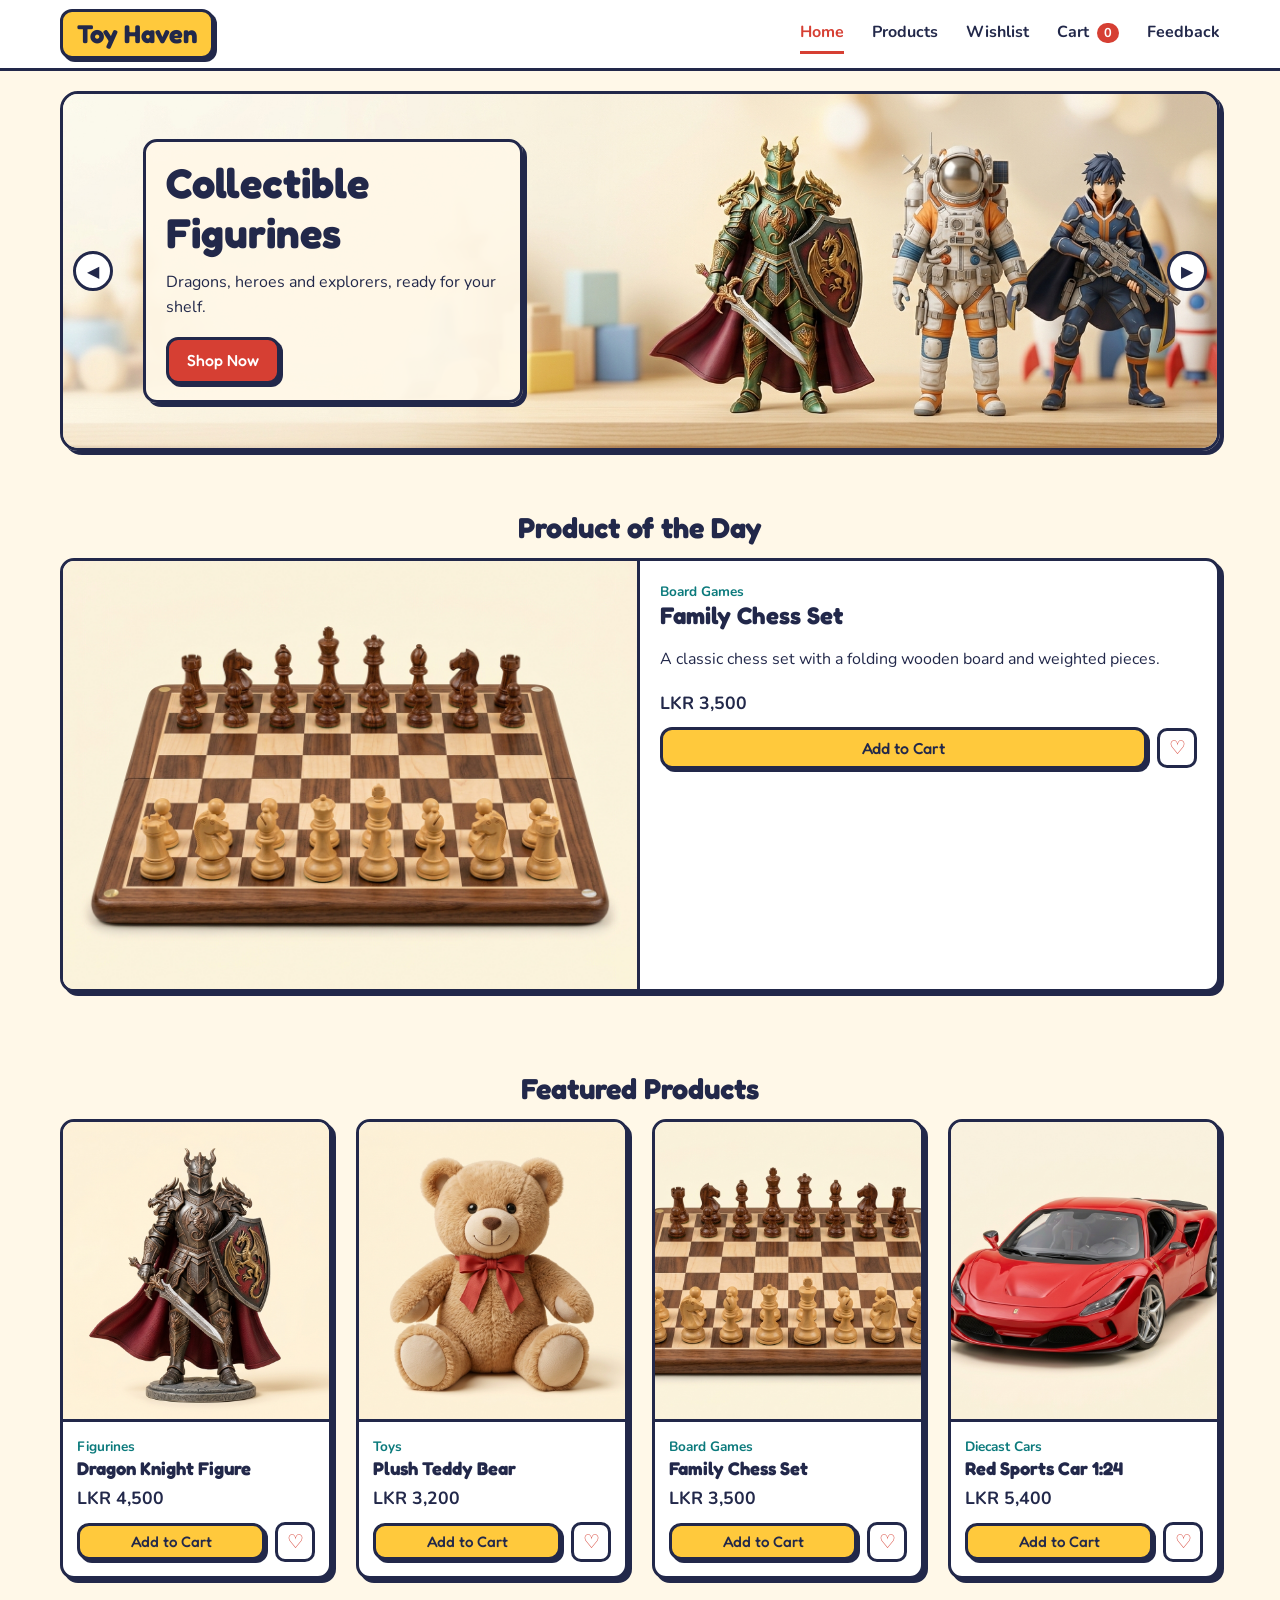
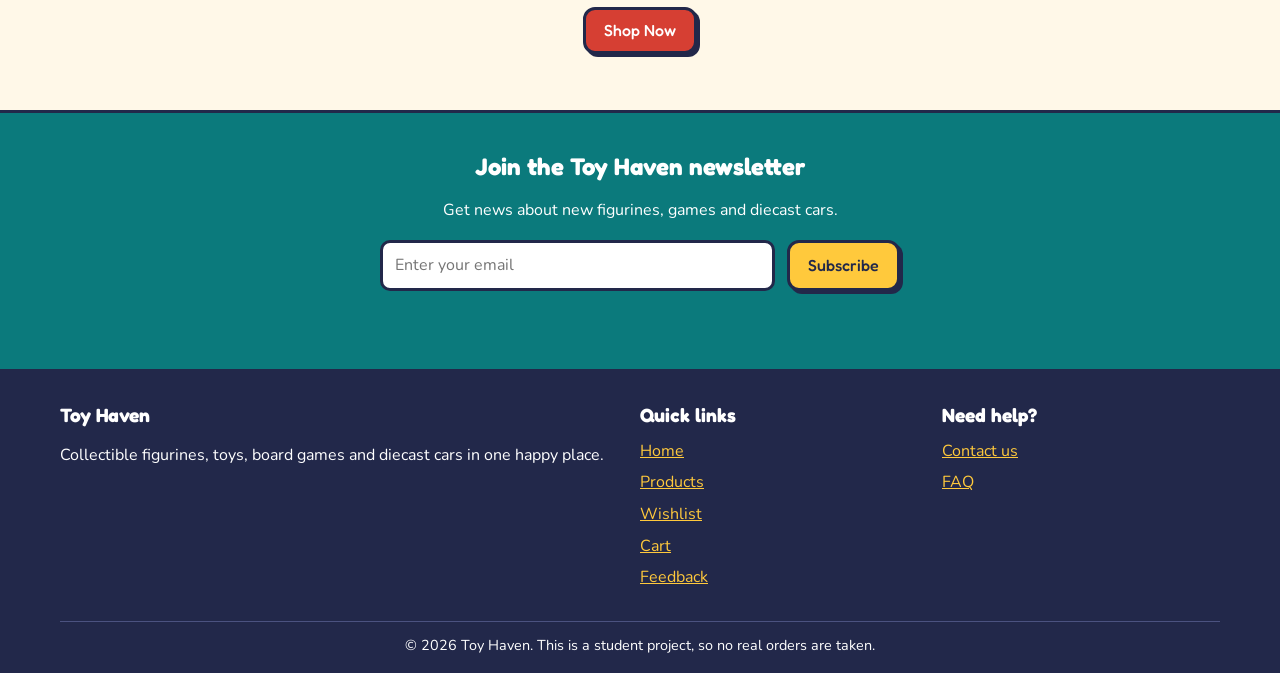
==== index.html @ 49b39230 "Add files via upload" ====
<!DOCTYPE html>
<html lang="en">
<head>
  <meta charset="UTF-8">
  <meta name="viewport" content="width=device-width, initial-scale=1.0">
  <title>Home | Toy Haven</title>
  <meta name="description" content="Toy Haven is an online store for collectible figurines, toys, board games and diecast model cars.">
  <meta name="theme-color" content="#ffc93c">

  <!-- Favicon and PWA manifest -->
  <link rel="icon" href="images/favicon.png" type="image/png">
  <link rel="apple-touch-icon" href="images/icon-192.png">
  <link rel="manifest" href="manifest.json">

  <!-- Google Fonts (optional, the page still works without them) -->
  <link rel="preconnect" href="https://fonts.googleapis.com">
  <link rel="preconnect" href="https://fonts.gstatic.com" crossorigin>
  <link href="https://fonts.googleapis.com/css2?family=Fredoka:wght@500;700&amp;family=Nunito:wght@400;700&amp;display=swap" rel="stylesheet">

  <link rel="stylesheet" href="style.css">
</head>
<body>

  <!-- Loading spinner (hidden by script.js when the page has loaded) -->
  <div id="loader" class="loader" aria-hidden="true">
    <div class="spinner"></div>
  </div>

  <!-- Header and navigation bar -->
  <header class="site-header">
    <div class="container header-inner">
      <a class="logo" href="index.html">Toy Haven</a>

      <button id="menu-button" class="menu-button" aria-label="Toggle menu" aria-expanded="false" aria-controls="nav-menu">
        <span></span>
        <span></span>
        <span></span>
      </button>

      <nav id="nav-menu" class="nav-menu" aria-label="Main navigation">
        <ul>
          <li><a href="index.html" class="active" aria-current="page">Home</a></li>
          <li><a href="products.html">Products</a></li>
          <li><a href="wishlist.html">Wishlist</a></li>
          <li><a href="cart.html">Cart <span id="cart-count" class="cart-count">0</span></a></li>
          <li><a href="feedback.html">Feedback</a></li>
        </ul>
      </nav>
    </div>
  </header>

  <main id="main">
    <h1 class="visually-hidden">Toy Haven: figurines, toys, board games and diecast cars</h1>

    <!-- Hero section: banners rotate automatically -->
    <div class="container">
      <section class="hero" aria-label="Promotions">
        <div class="slide slide-1 active">
          <div class="slide-text">
            <h2>Collectible Figurines</h2>
            <p>Dragons, heroes and explorers, ready for your shelf.</p>
            <a class="btn btn-red" href="products.html">Shop Now</a>
          </div>
        </div>
        <div class="slide slide-2">
          <div class="slide-text">
            <h2>Toys for Every Age</h2>
            <p>Building blocks, plush friends and robots that walk.</p>
            <a class="btn btn-red" href="products.html">Shop Now</a>
          </div>
        </div>
        <div class="slide slide-3">
          <div class="slide-text">
            <h2>Board Game Night</h2>
            <p>Chess, treasure hunts and word games for the whole family.</p>
            <a class="btn btn-red" href="products.html">Shop Now</a>
          </div>
        </div>
        <div class="slide slide-4">
          <div class="slide-text">
            <h2>Diecast Model Cars</h2>
            <p>Detailed metal cars for collectors and racers.</p>
            <a class="btn btn-red" href="products.html">Shop Now</a>
          </div>
        </div>

        <button id="prev-slide" class="slide-btn prev" aria-label="Previous banner">&#9664;</button>
        <button id="next-slide" class="slide-btn next" aria-label="Next banner">&#9654;</button>
      </section>
    </div>

    <!-- Product of the day -->
    <section class="section container reveal" aria-labelledby="potd-title">
      <h2 id="potd-title" class="section-title">Product of the Day</h2>
      <div id="product-of-day"></div>
    </section>

    <!-- Featured products -->
    <section class="section container reveal" aria-labelledby="featured-title">
      <h2 id="featured-title" class="section-title">Featured Products</h2>
      <div id="featured-grid" class="product-grid"></div>
      <p class="center-text">
        <a class="btn btn-red" href="products.html">Shop Now</a>
      </p>
    </section>
  </main>

  <!-- Newsletter section -->
  <section class="newsletter reveal" aria-labelledby="newsletter-title">
    <div class="container">
      <h2 id="newsletter-title">Join the Toy Haven newsletter</h2>
      <p>Get news about new figurines, games and diecast cars.</p>
      <form id="newsletter-form" class="newsletter-form" novalidate>
        <label for="newsletter-email" class="visually-hidden">Your email address</label>
        <input type="email" id="newsletter-email" class="form-control" placeholder="Enter your email">
        <button type="submit" class="btn">Subscribe</button>
      </form>
      <p id="newsletter-message" class="newsletter-message" role="status"></p>
    </div>
  </section>

  <!-- Footer -->
  <footer class="site-footer">
    <div class="container">
      <div class="footer-grid">
        <div>
          <h2>Toy Haven</h2>
          <p>Collectible figurines, toys, board games and diecast cars in one happy place.</p>
        </div>
        <div>
          <h2>Quick links</h2>
          <ul>
            <li><a href="index.html">Home</a></li>
            <li><a href="products.html">Products</a></li>
            <li><a href="wishlist.html">Wishlist</a></li>
            <li><a href="cart.html">Cart</a></li>
            <li><a href="feedback.html">Feedback</a></li>
          </ul>
        </div>
        <div>
          <h2>Need help?</h2>
          <ul>
            <li><a href="feedback.html">Contact us</a></li>
            <li><a href="feedback.html#faq">FAQ</a></li>
          </ul>
        </div>
      </div>
      <p class="copyright">&copy; 2026 Toy Haven. This is a student project, so no real orders are taken.</p>
    </div>
  </footer>

  <!-- Small message that pops up at the bottom of the screen -->
  <div id="toast" class="toast" role="status" aria-live="polite"></div>

  <script src="script.js"></script>
</body>
</html>
---- style.css ----
/* =========================================================
   Toy Haven - style.css
   Used by all 6 pages.
   Mobile-first: the base styles are for phones, and the
   media queries at each section add changes for bigger screens.
   ========================================================= */


/* ---------- 1. Colour palette and fonts (CSS variables) ---------- */
:root {
  --navy: #22284a;
  --cream: #fff8e8;
  --yellow: #ffc93c;
  --coral: #d63f33;
  --teal: #0b7a7c;
  --white: #ffffff;
  --error: #b3261e;

  --heading-font: "Fredoka", "Trebuchet MS", sans-serif;
  --body-font: "Nunito", Arial, sans-serif;
}


/* ---------- 2. Basic page styles ---------- */
* {
  box-sizing: border-box;
}

html {
  scroll-behavior: smooth;   /* smooth scrolling */
}

body {
  margin: 0;
  font-family: var(--body-font);
  background: var(--cream);
  color: var(--navy);
  line-height: 1.6;
}

h1, h2, h3 {
  font-family: var(--heading-font);
  line-height: 1.2;
  margin: 0 0 12px;
}

img {
  max-width: 100%;
  display: block;
}

a {
  color: var(--teal);
}

/* Keeps the page centred with space at the sides */
.container {
  max-width: 1200px;
  margin: 0 auto;
  padding: 0 20px;
}

/* Only top and bottom spacing here, so it does not remove the side spacing from .container */
.section {
  padding-top: 40px;
  padding-bottom: 40px;
}

.section-title {
  text-align: center;
  font-size: 1.8rem;
}

.page-title {
  font-size: 2rem;
  margin: 32px 0 16px;
}

.no-top-margin {
  margin-top: 0;
}

.center-text {
  text-align: center;
  margin-top: 28px;
}

/* Text only screen readers can see (used for hidden labels) */
.visually-hidden {
  position: absolute;
  width: 1px;
  height: 1px;
  overflow: hidden;
  clip: rect(0 0 0 0);
  white-space: nowrap;
}

/* Shows which element the keyboard is on */
:focus-visible {
  outline: 3px solid var(--teal);
  outline-offset: 2px;
}


/* ---------- 3. Page loader (spinner) ---------- */
.loader {
  position: fixed;
  top: 0;
  left: 0;
  right: 0;
  bottom: 0;
  background: var(--cream);
  display: flex;
  align-items: center;
  justify-content: center;
  z-index: 200;
  transition: opacity 0.4s, visibility 0.4s;
}

.loader.hide {
  opacity: 0;
  visibility: hidden;
}

.spinner {
  width: 56px;
  height: 56px;
  border: 6px solid var(--yellow);
  border-top-color: var(--coral);
  border-radius: 50%;
  animation: spin 1s linear infinite;
}

@keyframes spin {
  to {
    transform: rotate(360deg);
  }
}


/* ---------- 4. Header and navigation ---------- */
.site-header {
  background: var(--white);
  border-bottom: 3px solid var(--navy);
  position: sticky;
  top: 0;
  z-index: 50;
}

.header-inner {
  display: flex;
  align-items: center;
  justify-content: space-between;
  min-height: 68px;
}

.logo {
  font-family: var(--heading-font);
  font-size: 1.6rem;
  font-weight: 700;
  color: var(--navy);
  text-decoration: none;
  background: var(--yellow);
  border: 3px solid var(--navy);
  border-radius: 12px;
  padding: 2px 14px;
  box-shadow: 3px 3px 0 var(--navy);
}

/* Hamburger button (3 lines) */
.menu-button {
  background: none;
  border: none;
  cursor: pointer;
  width: 44px;
  height: 44px;
  padding: 8px;
  display: flex;
  flex-direction: column;
  justify-content: center;
  gap: 6px;
}

.menu-button span {
  display: block;
  height: 4px;
  background: var(--navy);
  border-radius: 2px;
  transition: transform 0.3s, opacity 0.3s;
}

/* When the menu is open, the 3 lines turn into an X */
.menu-button.open span:nth-child(1) {
  transform: translateY(10px) rotate(45deg);
}

.menu-button.open span:nth-child(2) {
  opacity: 0;
}

.menu-button.open span:nth-child(3) {
  transform: translateY(-10px) rotate(-45deg);
}

/* Phone menu: hidden until the button is clicked */
.nav-menu {
  display: none;
  position: absolute;
  top: 100%;
  left: 0;
  right: 0;
  background: var(--white);
  border-bottom: 3px solid var(--navy);
}

.nav-menu.open {
  display: block;
}

.nav-menu ul {
  list-style: none;
  margin: 0;
  padding: 8px 20px 16px;
}

.nav-menu a {
  display: block;
  padding: 10px 0;
  color: var(--navy);
  font-weight: 700;
  text-decoration: none;
}

.nav-menu a:hover,
.nav-menu a.active {
  color: var(--coral);
}

/* Number badge next to "Cart" */
.cart-count {
  display: inline-block;
  min-width: 22px;
  padding: 0 6px;
  margin-left: 4px;
  background: var(--coral);
  color: var(--white);
  border-radius: 11px;
  font-size: 0.8rem;
  text-align: center;
}


/* ---------- 5. Buttons ---------- */
.btn {
  display: inline-block;
  font-family: var(--heading-font);
  font-size: 1rem;
  font-weight: 500;
  background: var(--yellow);
  color: var(--navy);
  border: 3px solid var(--navy);
  border-radius: 12px;
  padding: 8px 18px;
  cursor: pointer;
  text-decoration: none;
  text-align: center;
  box-shadow: 3px 3px 0 var(--navy);
  transition: transform 0.15s, box-shadow 0.15s;
}

.btn:hover {
  transform: translate(-2px, -2px);
  box-shadow: 5px 5px 0 var(--navy);
}

.btn:active {
  transform: translate(2px, 2px);
  box-shadow: 1px 1px 0 var(--navy);
}

.btn:disabled {
  opacity: 0.5;
  cursor: not-allowed;
}

.btn-red {
  background: var(--coral);
  color: var(--white);
}

.btn-white {
  background: var(--white);
}

.btn-small {
  padding: 6px 12px;
  font-size: 0.95rem;
}

/* Small square button (heart, trash) */
.icon-btn {
  width: 40px;
  height: 40px;
  font-size: 1.2rem;
  line-height: 1;
  background: var(--white);
  color: var(--coral);
  border: 3px solid var(--navy);
  border-radius: 10px;
  cursor: pointer;
  transition: transform 0.15s, background 0.15s;
}

.icon-btn:hover {
  transform: scale(1.1);
}

.icon-btn.active {
  background: var(--coral);
  color: var(--white);
}

/* Button that looks like a text link */
.link-btn {
  background: none;
  border: none;
  padding: 0;
  margin-bottom: 10px;
  font: inherit;
  font-weight: 700;
  color: var(--teal);
  text-decoration: underline;
  cursor: pointer;
}


/* ---------- 6. Home page: hero slider ---------- */
.hero {
  position: relative;
  height: 320px;
  margin: 20px auto;
  border: 3px solid var(--navy);
  border-radius: 18px;
  box-shadow: 4px 4px 0 var(--navy);
  overflow: hidden;
}

/* Every slide sits on top of the others; only .active is visible */
.slide {
  position: absolute;
  top: 0;
  left: 0;
  width: 100%;
  height: 100%;
  display: flex;
  align-items: center;
  justify-content: flex-start;
  padding: 0 56px;
  background-size: cover;
  background-position: center;
  opacity: 0;
  visibility: hidden;
  transition: opacity 0.8s, visibility 0.8s;
}

.slide.active {
  opacity: 1;
  visibility: visible;
}

/* Each slide has a background photo. The colour shows if the photo is missing */
.slide-1 { background-color: #ffc93c; background-image: url("images/hero-1.jpg"); }
.slide-2 { background-color: #8fe3d5; background-image: url("images/hero-2.jpg"); }
.slide-3 { background-color: #ffb3a7; background-image: url("images/hero-3.jpg"); }
.slide-4 { background-color: #a9d4ff; background-image: url("images/hero-4.jpg"); }

/* Light panel behind the text so it is easy to read on top of the photo */
.slide-text {
  max-width: 380px;
  padding: 16px 20px;
  background: rgba(255, 248, 232, 0.93);
  border: 3px solid var(--navy);
  border-radius: 14px;
  box-shadow: 4px 4px 0 var(--navy);
}

.slide-text h2 {
  font-size: 1.8rem;
}

.slide-text p {
  margin: 0 0 16px;
}


.slide-btn {
  position: absolute;
  top: 50%;
  transform: translateY(-50%);
  width: 40px;
  height: 40px;
  border: 3px solid var(--navy);
  border-radius: 50%;
  background: var(--white);
  color: var(--navy);
  font-size: 1rem;
  cursor: pointer;
  z-index: 5;
}

.slide-btn:hover {
  background: var(--navy);
  color: var(--white);
}

.slide-btn.prev { left: 10px; }
.slide-btn.next { right: 10px; }


/* ---------- 7. Product cards and grid ---------- */
.card {
  background: var(--white);
  border: 3px solid var(--navy);
  border-radius: 14px;
  box-shadow: 4px 4px 0 var(--navy);
  overflow: hidden;
  transition: transform 0.2s, box-shadow 0.2s;
}

.card:hover {
  transform: translateY(-4px);
  box-shadow: 4px 8px 0 var(--navy);
}

.product-img {
  width: 100%;
  aspect-ratio: 4 / 3;
  object-fit: cover;
  border-bottom: 3px solid var(--navy);
}

.card-body {
  padding: 14px;
}

.card-body h3 {
  font-size: 1.15rem;
  margin-bottom: 4px;
}

.category {
  margin: 0;
  font-size: 0.85rem;
  font-weight: 700;
  color: var(--teal);
}

.price {
  margin: 4px 0 10px;
  font-weight: 700;
  font-size: 1.1rem;
}

.card-actions {
  display: flex;
  align-items: center;
  gap: 10px;
}

.card-actions .add-to-cart {
  flex: 1;
}

/* Phone: 1 column. Bigger screens get more columns (see section 16) */
.product-grid {
  display: grid;
  grid-template-columns: 1fr;
  gap: 24px;
}

.empty-message {
  text-align: center;
  padding: 30px 10px;
  font-weight: 700;
}


/* ---------- 8. Home page: product of the day ---------- */
.potd-card {
  display: grid;
}

.potd-card .card-body {
  padding: 20px;
}

.potd-card h3 {
  font-size: 1.5rem;
}


/* ---------- 9. Home page: newsletter ---------- */
.newsletter {
  background: var(--teal);
  color: var(--white);
  border-top: 3px solid var(--navy);
  border-bottom: 3px solid var(--navy);
  padding: 40px 0;
  text-align: center;
}

.newsletter-form {
  display: flex;
  flex-direction: column;
  gap: 12px;
  max-width: 520px;
  margin: 0 auto;
}

.newsletter-message {
  min-height: 1.6em;
  margin: 12px 0 0;
  font-weight: 700;
}


/* ---------- 10. Forms (used on checkout, feedback, newsletter) ---------- */
.form-group {
  margin-bottom: 16px;
}

.form-group label {
  display: block;
  margin-bottom: 6px;
  font-weight: 700;
}

.form-control {
  width: 100%;
  padding: 10px 12px;
  font: inherit;
  color: var(--navy);
  background: var(--white);
  border: 3px solid var(--navy);
  border-radius: 10px;
}

textarea.form-control {
  min-height: 120px;
  resize: vertical;
}

.error-text {
  min-height: 1.4em;
  margin: 4px 0 0;
  color: var(--error);
  font-weight: 700;
}

.form-card {
  background: var(--white);
  border: 3px solid var(--navy);
  border-radius: 18px;
  box-shadow: 4px 4px 0 var(--navy);
  padding: 20px;
}

/* Green success box (checkout popup and feedback message) */
.success-popup {
  display: none;
  align-items: center;
  gap: 14px;
  background: var(--teal);
  color: var(--white);
  border: 3px solid var(--navy);
  border-radius: 14px;
  box-shadow: 4px 4px 0 var(--navy);
  padding: 14px 18px;
  margin: 16px 0;
}

.success-popup a {
  color: var(--white);
  font-weight: 700;
}

.success-popup p {
  margin: 0;
}

.success-popup.show {
  display: flex;
  animation: popIn 0.5s ease;
}

.success-popup .check {
  flex-shrink: 0;
  width: 44px;
  height: 44px;
  display: flex;
  align-items: center;
  justify-content: center;
  border-radius: 50%;
  background: var(--white);
  color: var(--teal);
  font-size: 1.6rem;
  font-weight: 700;
  animation: checkPop 0.6s ease 0.2s both;
}

@keyframes popIn {
  from {
    opacity: 0;
    transform: translateY(-30px);
  }
  to {
    opacity: 1;
    transform: none;
  }
}

@keyframes checkPop {
  0%   { transform: scale(0); }
  70%  { transform: scale(1.25); }
  100% { transform: scale(1); }
}


/* ---------- 11. Products page: search, filter, sort ---------- */
.toolbar {
  display: grid;
  gap: 12px;
  margin-bottom: 20px;
}

.filters {
  display: grid;
  grid-template-columns: 1fr;
  gap: 12px;
}

.result-count {
  margin: 0 0 16px;
  font-weight: 700;
}


/* ---------- 12. Product details popup (modal) ---------- */
.modal {
  display: none;
  position: fixed;
  top: 0;
  left: 0;
  right: 0;
  bottom: 0;
  background: rgba(34, 40, 74, 0.75);
  align-items: center;
  justify-content: center;
  padding: 20px;
  z-index: 100;
}

.modal.open {
  display: flex;
}

.modal-box {
  position: relative;
  width: 100%;
  max-width: 720px;
  max-height: 90vh;
  overflow-y: auto;
  background: var(--white);
  border: 3px solid var(--navy);
  border-radius: 18px;
  box-shadow: 6px 6px 0 var(--navy);
  animation: popIn 0.3s ease;
}

.modal-close {
  position: absolute;
  top: 10px;
  right: 10px;
  z-index: 2;
}

.modal-content {
  display: grid;
}

.modal-text {
  padding: 20px;
}


/* ---------- 13. Cart page ---------- */
.cart-layout {
  display: grid;
  gap: 24px;
  margin-bottom: 40px;
}

.table-wrap {
  overflow-x: auto;
  background: var(--white);
  border: 3px solid var(--navy);
  border-radius: 14px;
}

.cart-table {
  width: 100%;
  min-width: 620px;
  border-collapse: collapse;
}

.cart-table th,
.cart-table td {
  padding: 12px;
  text-align: left;
  vertical-align: middle;
  border-bottom: 2px solid #e7e0cc;
}

.cart-table th {
  background: var(--yellow);
  font-family: var(--heading-font);
}

.cart-product {
  display: flex;
  align-items: center;
  gap: 12px;
  font-weight: 700;
}

.cart-product img {
  width: 72px;
  height: 56px;
  object-fit: cover;
  border: 2px solid var(--navy);
  border-radius: 8px;
}

.qty-box {
  display: inline-flex;
  align-items: center;
  background: var(--white);
  border: 3px solid var(--navy);
  border-radius: 10px;
  overflow: hidden;
}

.qty-box button {
  width: 34px;
  height: 34px;
  border: none;
  background: var(--yellow);
  color: var(--navy);
  font-size: 1.2rem;
  font-weight: 700;
  cursor: pointer;
}

.qty-number {
  min-width: 36px;
  text-align: center;
  font-weight: 700;
}

.cart-actions {
  margin-top: 16px;
}

.summary-box {
  background: var(--white);
  border: 3px solid var(--navy);
  border-radius: 14px;
  box-shadow: 4px 4px 0 var(--navy);
  padding: 20px;
}

.summary-row {
  display: flex;
  justify-content: space-between;
  gap: 10px;
  padding: 6px 0;
}

.summary-total {
  margin-top: 8px;
  padding-top: 10px;
  border-top: 2px solid var(--navy);
  font-weight: 700;
  font-size: 1.2rem;
}

.summary-buttons {
  display: grid;
  gap: 10px;
  margin-top: 16px;
}


/* ---------- 14. Checkout page ---------- */
.checkout-layout {
  display: grid;
  gap: 24px;
  margin-bottom: 40px;
}

.summary-list {
  list-style: none;
  margin: 0 0 10px;
  padding: 0;
}

.summary-item {
  display: flex;
  align-items: center;
  gap: 10px;
  padding: 8px 0;
  border-bottom: 1px solid #e7e0cc;
}

.summary-item img {
  width: 52px;
  height: 40px;
  object-fit: cover;
  border: 2px solid var(--navy);
  border-radius: 6px;
}

.summary-item-name {
  flex: 1;
}

.note {
  font-size: 0.9rem;
  margin-top: 6px;
}


/* ---------- 15. Wishlist and Feedback pages ---------- */
/* Wishlist cards: the buttons always sit at the bottom, side by side */
.wishlist-card {
  display: flex;
  flex-direction: column;
}

.wishlist-card .card-body {
  display: flex;
  flex-direction: column;
  flex: 1;
  text-align: center;
}

.wishlist-actions {
  display: flex;
  gap: 8px;
  margin-top: auto;   /* pushes the buttons to the bottom of the card */
}

.wishlist-actions .btn {
  flex: 1;
  padding: 6px 8px;
}

.contact-layout {
  display: grid;
  gap: 32px;
  margin-bottom: 40px;
}

.contact-list {
  list-style: none;
  padding: 0;
  margin: 0 0 20px;
}

.contact-list li {
  margin-bottom: 8px;
}

.hours-table {
  border-collapse: collapse;
  width: 100%;
  max-width: 380px;
}

.hours-table th,
.hours-table td {
  padding: 8px;
  text-align: left;
  border-bottom: 2px solid #e7e0cc;
}

.faq-item {
  background: var(--white);
  border: 3px solid var(--navy);
  border-radius: 12px;
  margin-bottom: 12px;
  overflow: hidden;
}

.faq-question {
  width: 100%;
  display: flex;
  justify-content: space-between;
  gap: 12px;
  padding: 14px 16px;
  text-align: left;
  font-family: var(--heading-font);
  font-size: 1.05rem;
  color: var(--navy);
  background: var(--white);
  border: none;
  cursor: pointer;
}

.faq-question::after {
  content: "+";
  font-size: 1.4rem;
  line-height: 1;
}

.faq-question[aria-expanded="true"]::after {
  content: "-";
}

.faq-answer {
  margin: 0;
  padding: 0 16px 16px;
  animation: fadeIn 0.3s ease;
}

@keyframes fadeIn {
  from { opacity: 0; }
  to   { opacity: 1; }
}


/* ---------- 16. Footer ---------- */
.site-footer {
  background: var(--navy);
  color: var(--white);
  padding: 32px 0 16px;
}

.footer-grid {
  display: grid;
  gap: 24px;
}

.site-footer h2 {
  font-size: 1.2rem;
}

.site-footer ul {
  list-style: none;
  margin: 0;
  padding: 0;
}

.site-footer li {
  margin-bottom: 6px;
}

.site-footer a {
  color: var(--yellow);
}

.site-footer :focus-visible {
  outline-color: var(--yellow);
}

.copyright {
  margin: 24px 0 0;
  padding-top: 12px;
  border-top: 1px solid #4b5280;
  font-size: 0.9rem;
  text-align: center;
}


/* ---------- 17. Small pop-up message (toast) ---------- */
.toast {
  position: fixed;
  left: 50%;
  bottom: 24px;
  transform: translate(-50%, 20px);
  max-width: 90%;
  padding: 12px 20px;
  background: var(--navy);
  color: var(--white);
  border: 3px solid var(--yellow);
  border-radius: 12px;
  font-weight: 700;
  opacity: 0;
  visibility: hidden;
  transition: opacity 0.3s, transform 0.3s, visibility 0.3s;
  z-index: 150;
}

.toast.show {
  opacity: 1;
  visibility: visible;
  transform: translate(-50%, 0);
}


/* ---------- 18. Reveal on scroll ---------- */
/* Starts hidden. JavaScript adds .visible when the element scrolls into view */
.reveal {
  opacity: 0;
  transform: translateY(30px);
  transition: opacity 0.7s, transform 0.7s;
}

.reveal.visible {
  opacity: 1;
  transform: none;
}


/* =========================================================
   MEDIA QUERIES (bigger screens)
   ========================================================= */

/* Small tablets (520px and up) */
@media (min-width: 520px) {
  .product-grid {
    grid-template-columns: repeat(2, 1fr);
  }

  .filters {
    grid-template-columns: 1fr 1fr;
  }

  .newsletter-form {
    flex-direction: row;
  }

  .newsletter-form .form-control {
    flex: 1;
  }

}

/* Tablets (768px and up) */
@media (min-width: 768px) {
  /* Menu becomes a normal row of links, hamburger is hidden */
  .menu-button {
    display: none;
  }

  .nav-menu {
    display: block;
    position: static;
    background: none;
    border-bottom: none;
  }

  .nav-menu ul {
    display: flex;
    gap: 28px;
    padding: 0;
  }

  .nav-menu a {
    padding: 6px 0;
    border-bottom: 3px solid transparent;
  }

  .nav-menu a:hover,
  .nav-menu a.active {
    border-bottom-color: var(--coral);
  }

  .hero {
    height: 360px;
  }

  .slide {
    padding: 0 80px;
  }

  .slide-text h2 {
    font-size: 2.6rem;
  }


  .product-grid {
    grid-template-columns: repeat(3, 1fr);
  }

  .potd-card {
    grid-template-columns: 1fr 1fr;
  }

  .potd-card .product-img {
    height: 100%;
    aspect-ratio: auto;
    border-bottom: none;
    border-right: 3px solid var(--navy);
  }

  .modal-content {
    grid-template-columns: 1fr 1fr;
  }

  .modal-content .product-img {
    height: 100%;
    aspect-ratio: auto;
    border-bottom: none;
    border-right: 3px solid var(--navy);
  }

  .footer-grid {
    grid-template-columns: 2fr 1fr 1fr;
  }

  .contact-layout {
    grid-template-columns: 1fr 1fr;
    gap: 48px;
  }

  .contact-info {
    padding-right: 48px;
    border-right: 3px solid var(--navy);
  }
}

/* Laptops and desktops (1000px and up) */
@media (min-width: 1000px) {
  .product-grid {
    grid-template-columns: repeat(4, 1fr);
  }

  .cart-layout,
  .checkout-layout {
    grid-template-columns: 2fr 1fr;
    align-items: start;
  }
}

/* People who ask their device for less motion */
@media (prefers-reduced-motion: reduce) {
  * {
    animation: none !important;
    transition: none !important;
    scroll-behavior: auto !important;
  }

  .reveal {
    opacity: 1;
    transform: none;
  }
}
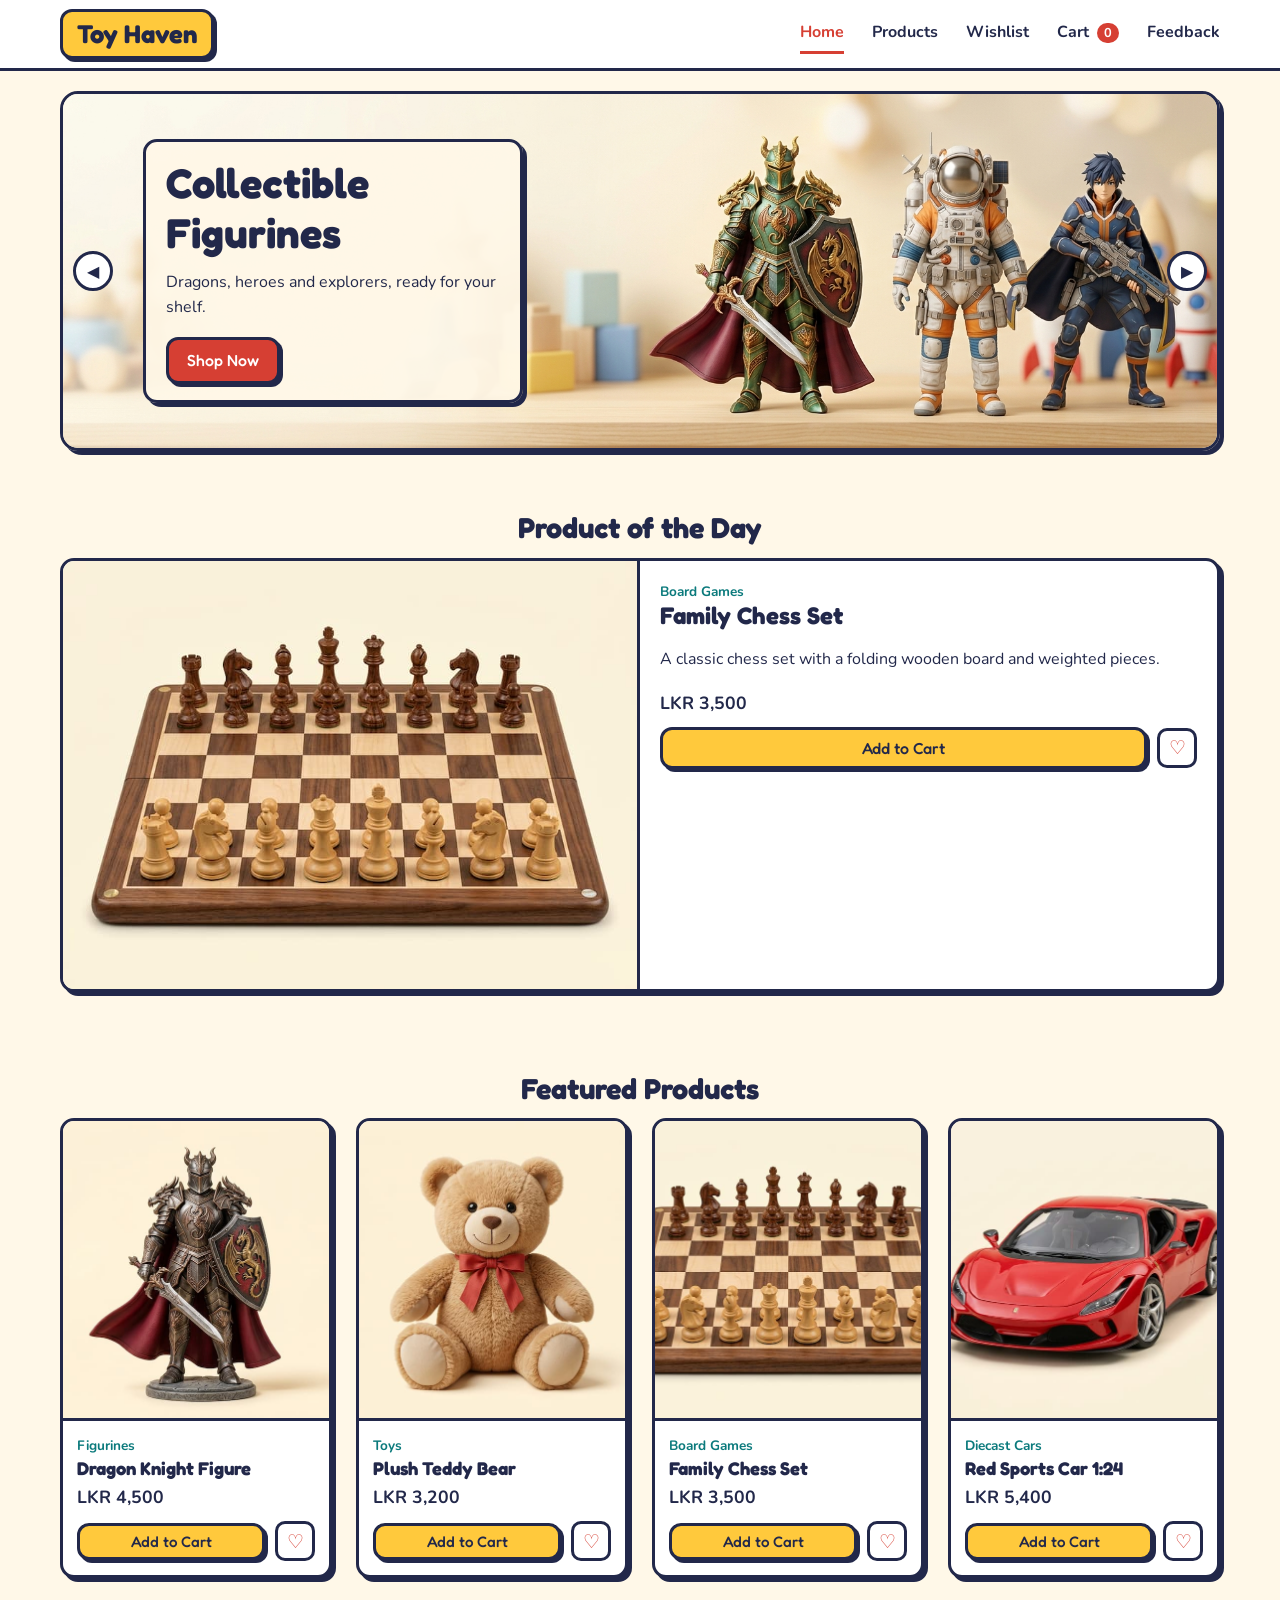
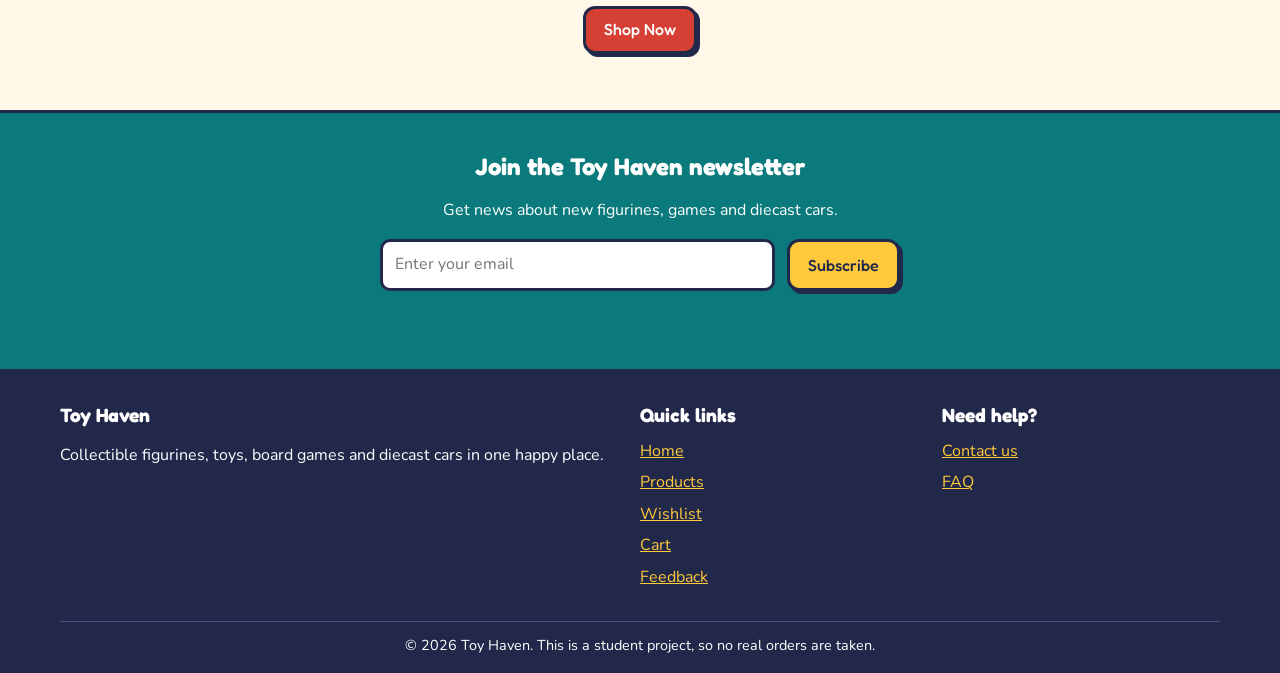
==== commit 560a4244: "Add files via upload" ====
--- a/index.html
+++ b/index.html
@@ -11,6 +11,9 @@
   <link rel="icon" href="images/favicon.png" type="image/png">
   <link rel="apple-touch-icon" href="images/icon-192.png">
   <link rel="manifest" href="manifest.json">
+
+  <!-- Start loading the first hero picture early so the page shows faster -->
+  <link rel="preload" as="image" href="images/hero-1.jpg">
 
   <!-- Google Fonts (optional, the page still works without them) -->
   <link rel="preconnect" href="https://fonts.googleapis.com">
